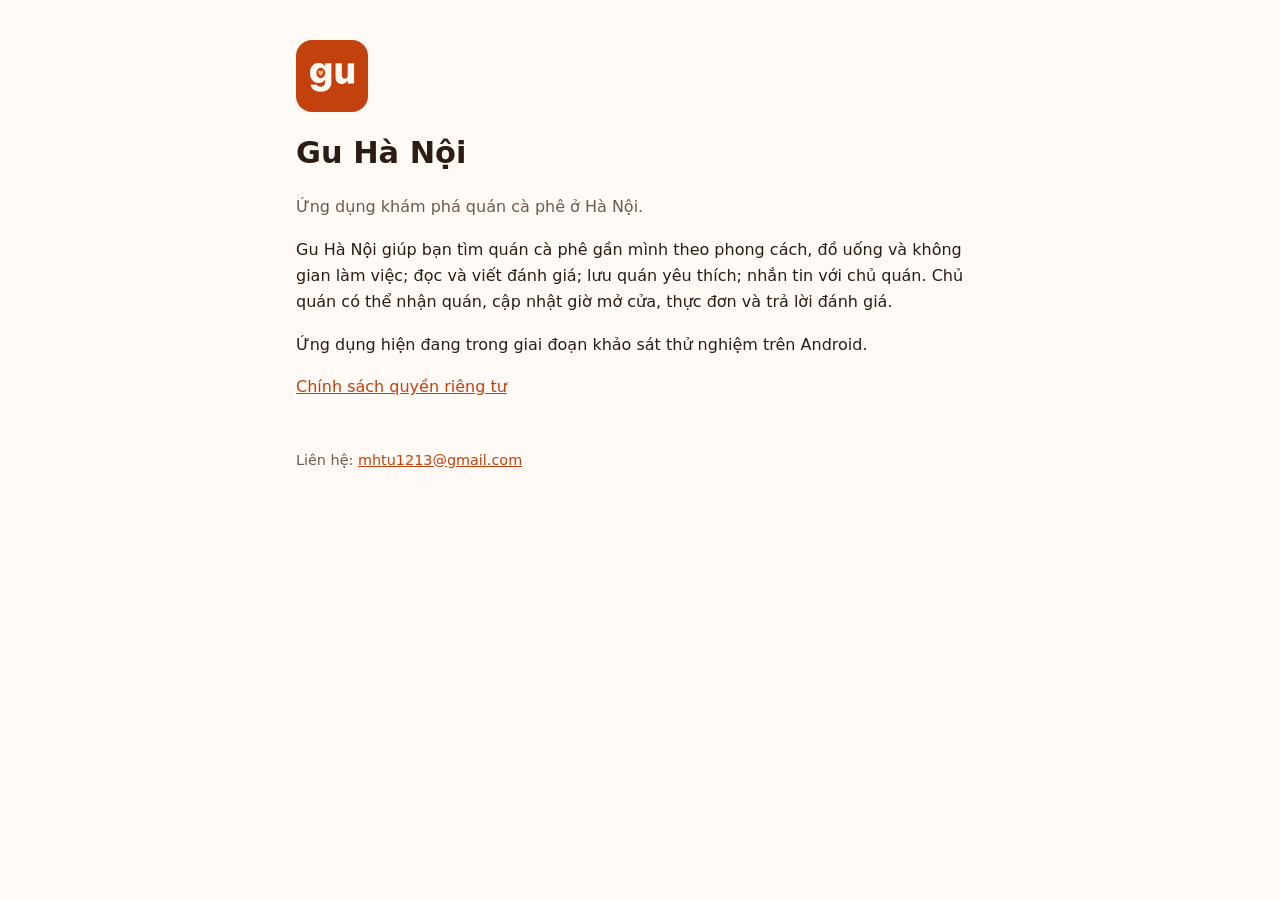
==== index.html @ 3b2c7ad6 "Trang chủ và chính sách quyền riêng tư" ====
<!doctype html>
<html lang="vi">
<head>
<meta charset="utf-8"><meta name="viewport" content="width=device-width,initial-scale=1">
<title>Gu Hà Nội</title>
<meta name="description" content="Gu Hà Nội – ứng dụng khám phá quán cà phê ở Hà Nội.">
<link rel="stylesheet" href="style.css">
</head>
<body><main>
<img class="logo" src="logo.png" alt="Logo Gu Hà Nội">
<h1>Gu Hà Nội</h1>
<p class="muted">Ứng dụng khám phá quán cà phê ở Hà Nội.</p>
<p>Gu Hà Nội giúp bạn tìm quán cà phê gần mình theo phong cách, đồ uống và không gian làm việc; đọc và viết đánh giá; lưu quán yêu thích; nhắn tin với chủ quán. Chủ quán có thể nhận quán, cập nhật giờ mở cửa, thực đơn và trả lời đánh giá.</p>
<p>Ứng dụng hiện đang trong giai đoạn khảo sát thử nghiệm trên Android.</p>
<p><a href="privacy.html">Chính sách quyền riêng tư</a></p>
<footer>Liên hệ: <a href="mailto:mhtu1213@gmail.com">mhtu1213@gmail.com</a></footer>
</main></body>
</html>
---- style.css ----
:root{--bg:#fffaf5;--fg:#2b1d14;--muted:#6b5a4e;--accent:#c2410c}
@media (prefers-color-scheme:dark){:root{--bg:#1c1410;--fg:#f5ece4;--muted:#b9a698;--accent:#fb923c}}
*{box-sizing:border-box}
body{margin:0;background:var(--bg);color:var(--fg);font:16px/1.65 system-ui,-apple-system,"Segoe UI",Roboto,sans-serif}
main{max-width:720px;margin:0 auto;padding:40px 16px 64px}
h1{font-size:1.9rem;margin:0 0 4px}h2{font-size:1.15rem;margin:32px 0 8px}
.muted{color:var(--muted)}a{color:var(--accent)}
.logo{width:72px;height:72px;border-radius:16px;display:block;margin-bottom:16px}
footer{margin-top:48px;font-size:.9rem;color:var(--muted)}
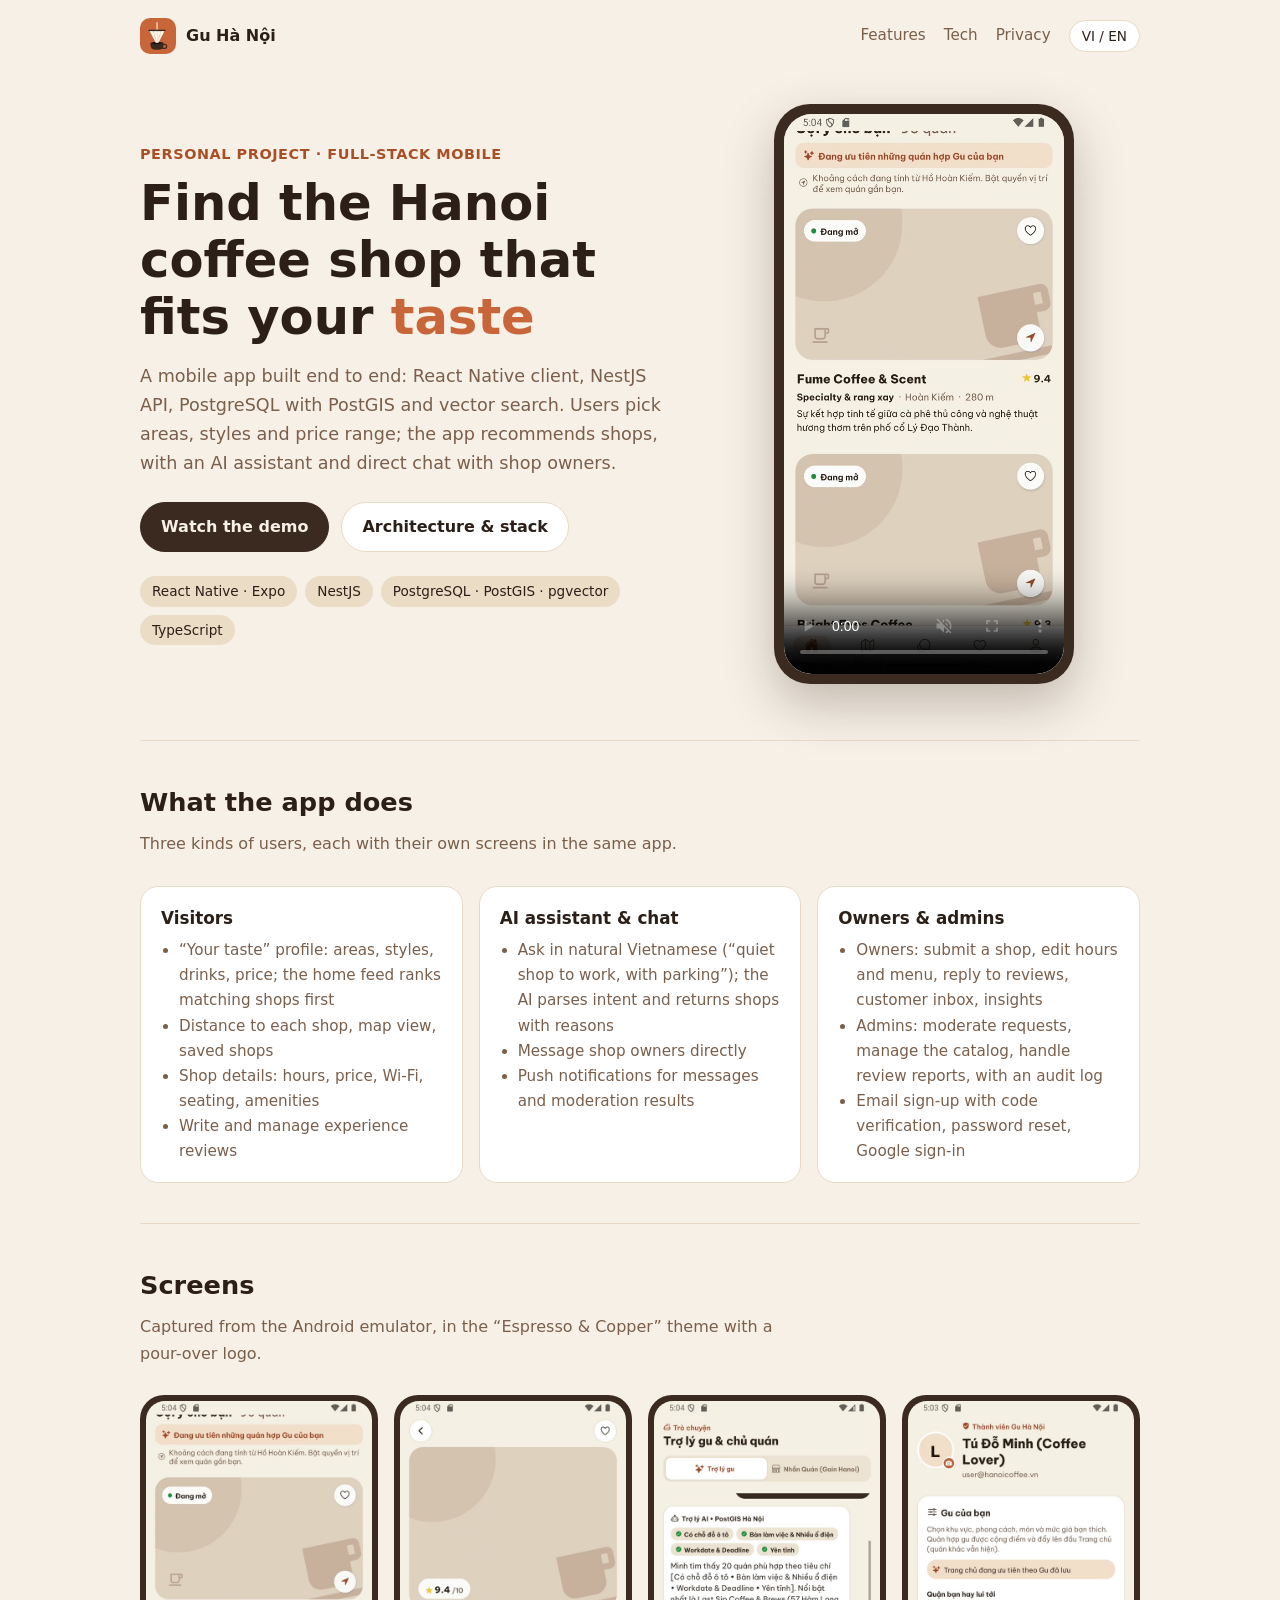
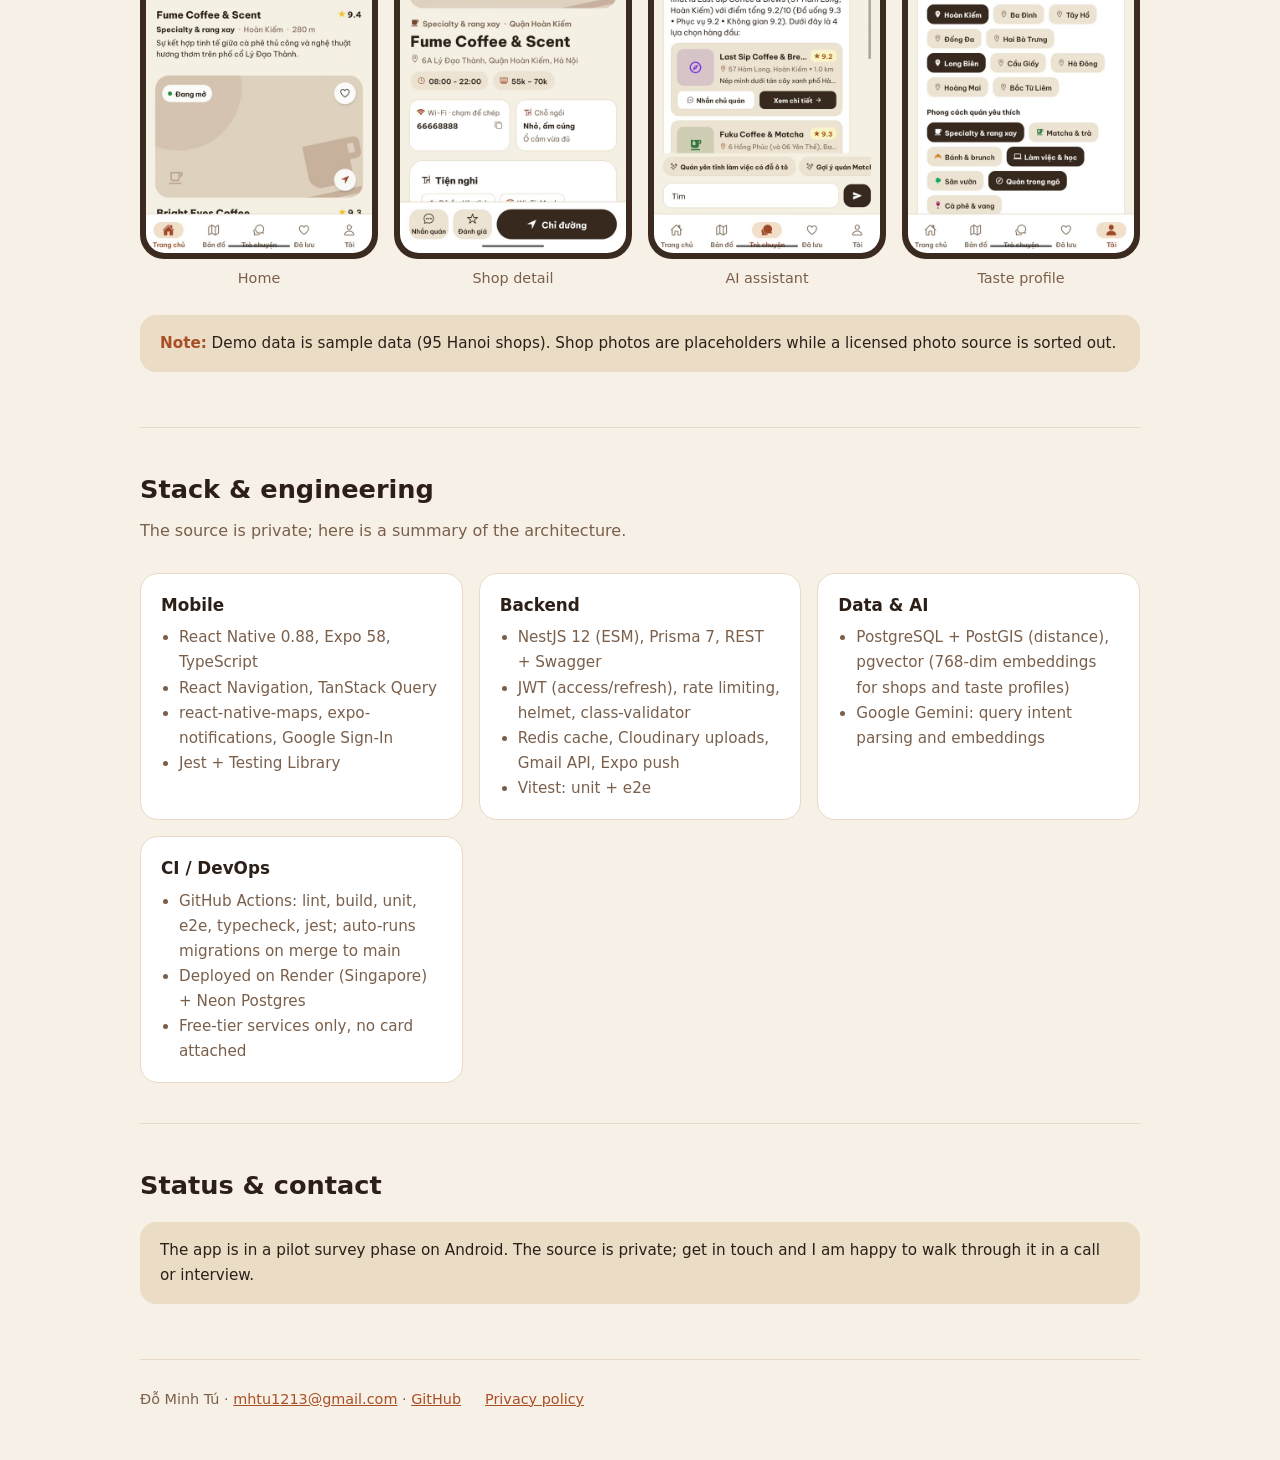
==== commit cb8abdea: "Trang giới thiệu dự án: video demo, tính năng, công nghệ, README Co-Authored-By: Claude Sonnet 5.5 <" ====
--- a/index.html
+++ b/index.html
@@ -1,18 +1,154 @@
 <!doctype html>
-<html lang="vi">
+<html lang="vi" data-lang="vi">
 <head>
 <meta charset="utf-8"><meta name="viewport" content="width=device-width,initial-scale=1">
-<title>Gu Hà Nội</title>
-<meta name="description" content="Gu Hà Nội – ứng dụng khám phá quán cà phê ở Hà Nội.">
-<link rel="stylesheet" href="style.css">
+<title>Gu Hà Nội – ứng dụng khám phá quán cà phê</title>
+<meta name="description" content="Gu Hà Nội: ứng dụng di động (React Native + NestJS) gợi ý quán cà phê ở Hà Nội theo gu cá nhân, có trợ lý AI và công cụ cho chủ quán. Xem video demo và công nghệ sử dụng.">
+<meta property="og:title" content="Gu Hà Nội – ứng dụng khám phá quán cà phê">
+<meta property="og:description" content="Ứng dụng di động full-stack: gợi ý quán theo gu, trợ lý AI, chat với chủ quán, công cụ cho chủ quán và admin.">
+<meta property="og:image" content="https://dotu202.github.io/guhanoi_legal/assets/home.jpg">
+<link rel="icon" href="logo.png">
+<link rel="stylesheet" href="site.css">
+<script>
+try{var s=localStorage.getItem("lang");document.documentElement.dataset.lang=s||((navigator.language||"vi").slice(0,2)==="vi"?"vi":"en")}catch(e){}
+</script>
 </head>
-<body><main>
-<img class="logo" src="logo.png" alt="Logo Gu Hà Nội">
-<h1>Gu Hà Nội</h1>
-<p class="muted">Ứng dụng khám phá quán cà phê ở Hà Nội.</p>
-<p>Gu Hà Nội giúp bạn tìm quán cà phê gần mình theo phong cách, đồ uống và không gian làm việc; đọc và viết đánh giá; lưu quán yêu thích; nhắn tin với chủ quán. Chủ quán có thể nhận quán, cập nhật giờ mở cửa, thực đơn và trả lời đánh giá.</p>
-<p>Ứng dụng hiện đang trong giai đoạn khảo sát thử nghiệm trên Android.</p>
-<p><a href="privacy.html">Chính sách quyền riêng tư</a></p>
-<footer>Liên hệ: <a href="mailto:mhtu1213@gmail.com">mhtu1213@gmail.com</a></footer>
-</main></body>
+<body>
+<div class="wrap">
+
+<nav>
+  <a class="brand" href="#top"><img src="logo.png" alt="Logo Gu Hà Nội"><span>Gu Hà Nội</span></a>
+  <div class="links">
+    <a class="hide-s" href="#features"><span data-l="vi">Tính năng</span><span data-l="en">Features</span></a>
+    <a class="hide-s" href="#tech"><span data-l="vi">Công nghệ</span><span data-l="en">Tech</span></a>
+    <a href="privacy.html"><span data-l="vi">Quyền riêng tư</span><span data-l="en">Privacy</span></a>
+    <button class="lang" id="lang" type="button" aria-label="Language">VI / EN</button>
+  </div>
+</nav>
+
+<header class="hero" id="top">
+  <div>
+    <p class="eyebrow"><span data-l="vi">Dự án cá nhân · Full-stack mobile</span><span data-l="en">Personal project · Full-stack mobile</span></p>
+    <h1><span data-l="vi">Tìm quán cà phê hợp <em style="color:var(--brand);font-style:normal">gu</em> của bạn ở Hà Nội</span><span data-l="en">Find the Hanoi coffee shop that fits your <em style="color:var(--brand);font-style:normal">taste</em></span></h1>
+    <p class="lead">
+      <span data-l="vi">Ứng dụng Android/iOS tự xây từ đầu: app React Native, API NestJS, cơ sở dữ liệu PostgreSQL với PostGIS và vector. Người dùng chọn khu vực, phong cách, mức giá; app gợi ý quán phù hợp, có trợ lý AI và chat trực tiếp với chủ quán.</span>
+      <span data-l="en">A mobile app built end to end: React Native client, NestJS API, PostgreSQL with PostGIS and vector search. Users pick areas, styles and price range; the app recommends shops, with an AI assistant and direct chat with shop owners.</span>
+    </p>
+    <div class="cta">
+      <a class="btn primary" href="#demo"><span data-l="vi">Xem video demo</span><span data-l="en">Watch the demo</span></a>
+      <a class="btn" href="#tech"><span data-l="vi">Kiến trúc &amp; công nghệ</span><span data-l="en">Architecture &amp; stack</span></a>
+    </div>
+    <div class="badges">
+      <span class="badge">React Native · Expo</span><span class="badge">NestJS</span><span class="badge">PostgreSQL · PostGIS · pgvector</span><span class="badge">TypeScript</span>
+    </div>
+  </div>
+  <div class="phone" id="demo">
+    <video controls playsinline muted loop preload="metadata" poster="assets/home.jpg" aria-label="Video demo Gu Hà Nội trên Android emulator">
+      <source src="assets/gu-demo.mp4" type="video/mp4">
+    </video>
+  </div>
+</header>
+
+<section id="features">
+  <h2><span data-l="vi">Ứng dụng làm được gì</span><span data-l="en">What the app does</span></h2>
+  <p class="sub"><span data-l="vi">Ba nhóm người dùng, mỗi nhóm có màn hình riêng trong cùng một app.</span><span data-l="en">Three kinds of users, each with their own screens in the same app.</span></p>
+  <div class="grid">
+    <div class="card"><h3><span data-l="vi">Người dùng</span><span data-l="en">Visitors</span></h3>
+      <ul>
+        <li data-l="vi">Hồ sơ “Gu của bạn”: khu vực, phong cách, đồ uống, mức giá; Trang chủ ưu tiên quán hợp gu</li>
+        <li data-l="en">“Your taste” profile: areas, styles, drinks, price; the home feed ranks matching shops first</li>
+        <li data-l="vi">Khoảng cách tới quán, bản đồ, lưu quán yêu thích</li>
+        <li data-l="en">Distance to each shop, map view, saved shops</li>
+        <li data-l="vi">Chi tiết quán: giờ mở cửa, mức giá, Wi-Fi, chỗ ngồi, tiện nghi</li>
+        <li data-l="en">Shop details: hours, price, Wi-Fi, seating, amenities</li>
+        <li data-l="vi">Viết và quản lý đánh giá trải nghiệm</li>
+        <li data-l="en">Write and manage experience reviews</li>
+      </ul></div>
+    <div class="card"><h3><span data-l="vi">Trợ lý AI &amp; chat</span><span data-l="en">AI assistant &amp; chat</span></h3>
+      <ul>
+        <li data-l="vi">Hỏi bằng tiếng Việt tự nhiên (“quán yên tĩnh làm việc có đồ ô tô”); AI hiểu ý định và trả về danh sách quán kèm lý do</li>
+        <li data-l="en">Ask in natural Vietnamese (“quiet shop to work, with parking”); the AI parses intent and returns shops with reasons</li>
+        <li data-l="vi">Nhắn tin trực tiếp cho chủ quán</li>
+        <li data-l="en">Message shop owners directly</li>
+        <li data-l="vi">Thông báo đẩy khi có tin nhắn hoặc kết quả duyệt quán</li>
+        <li data-l="en">Push notifications for messages and moderation results</li>
+      </ul></div>
+    <div class="card"><h3><span data-l="vi">Chủ quán &amp; admin</span><span data-l="en">Owners &amp; admins</span></h3>
+      <ul>
+        <li data-l="vi">Chủ quán: đăng ký quán, cập nhật giờ mở cửa và thực đơn, trả lời đánh giá, hộp thư khách, thống kê</li>
+        <li data-l="en">Owners: submit a shop, edit hours and menu, reply to reviews, customer inbox, insights</li>
+        <li data-l="vi">Admin: duyệt yêu cầu, quản lý danh mục quán, xử lý báo cáo đánh giá, có nhật ký kiểm toán</li>
+        <li data-l="en">Admins: moderate requests, manage the catalog, handle review reports, with an audit log</li>
+        <li data-l="vi">Đăng ký bằng email có xác minh mã, quên mật khẩu, đăng nhập Google</li>
+        <li data-l="en">Email sign-up with code verification, password reset, Google sign-in</li>
+      </ul></div>
+  </div>
+</section>
+
+<section id="screens">
+  <h2><span data-l="vi">Màn hình</span><span data-l="en">Screens</span></h2>
+  <p class="sub"><span data-l="vi">Ảnh chụp từ Android emulator, giao diện “Espresso &amp; Copper” với logo bình pour-over.</span><span data-l="en">Captured from the Android emulator, in the “Espresso &amp; Copper” theme with a pour-over logo.</span></p>
+  <div class="shots">
+    <figure><div class="phone small"><img src="assets/home.jpg" alt="Trang chủ gợi ý quán" loading="lazy"></div><figcaption><span data-l="vi">Trang chủ</span><span data-l="en">Home</span></figcaption></figure>
+    <figure><div class="phone small"><img src="assets/detail.jpg" alt="Chi tiết quán" loading="lazy"></div><figcaption><span data-l="vi">Chi tiết quán</span><span data-l="en">Shop detail</span></figcaption></figure>
+    <figure><div class="phone small"><img src="assets/chat.jpg" alt="Trợ lý AI" loading="lazy"></div><figcaption><span data-l="vi">Trợ lý AI</span><span data-l="en">AI assistant</span></figcaption></figure>
+    <figure><div class="phone small"><img src="assets/profile.jpg" alt="Hồ sơ Gu của bạn" loading="lazy"></div><figcaption><span data-l="vi">Gu của bạn</span><span data-l="en">Taste profile</span></figcaption></figure>
+  </div>
+  <p class="note" style="margin-top:24px"><strong><span data-l="vi">Lưu ý:</span><span data-l="en">Note:</span></strong>
+    <span data-l="vi">Dữ liệu trong demo là dữ liệu mẫu (95 quán ở Hà Nội). Ảnh quán đang là ảnh giữ chỗ, đang chờ nguồn ảnh hợp lệ.</span>
+    <span data-l="en">Demo data is sample data (95 Hanoi shops). Shop photos are placeholders while a licensed photo source is sorted out.</span></p>
+</section>
+
+<section id="tech">
+  <h2><span data-l="vi">Công nghệ &amp; kỹ thuật</span><span data-l="en">Stack &amp; engineering</span></h2>
+  <p class="sub"><span data-l="vi">Mã nguồn để private; phần dưới là tóm tắt kiến trúc.</span><span data-l="en">The source is private; here is a summary of the architecture.</span></p>
+  <div class="grid two">
+    <div class="card"><h3>Mobile</h3><ul>
+      <li>React Native 0.88, Expo 58, TypeScript</li>
+      <li>React Navigation, TanStack Query</li>
+      <li>react-native-maps, expo-notifications, Google Sign-In</li>
+      <li>Jest + Testing Library</li></ul></div>
+    <div class="card"><h3>Backend</h3><ul>
+      <li>NestJS 12 (ESM), Prisma 7, REST + Swagger</li>
+      <li>JWT (access/refresh), rate limiting, helmet, class-validator</li>
+      <li>Redis cache, Cloudinary uploads, Gmail API, Expo push</li>
+      <li>Vitest: unit + e2e</li></ul></div>
+    <div class="card"><h3><span data-l="vi">Dữ liệu &amp; AI</span><span data-l="en">Data &amp; AI</span></h3><ul>
+      <li data-l="vi">PostgreSQL + PostGIS (khoảng cách), pgvector (embedding 768 chiều cho quán và hồ sơ gu)</li>
+      <li data-l="en">PostgreSQL + PostGIS (distance), pgvector (768-dim embeddings for shops and taste profiles)</li>
+      <li data-l="vi">Google Gemini: phân tích ý định câu hỏi và tạo embedding</li>
+      <li data-l="en">Google Gemini: query intent parsing and embeddings</li></ul></div>
+    <div class="card"><h3>CI / DevOps</h3><ul>
+      <li data-l="vi">GitHub Actions: lint, build, unit, e2e, typecheck, jest; tự chạy migration khi merge vào main</li>
+      <li data-l="en">GitHub Actions: lint, build, unit, e2e, typecheck, jest; auto-runs migrations on merge to main</li>
+      <li data-l="vi">Triển khai Render (Singapore) + Neon Postgres</li>
+      <li data-l="en">Deployed on Render (Singapore) + Neon Postgres</li>
+      <li data-l="vi">Chỉ dùng dịch vụ miễn phí, không cần thẻ</li>
+      <li data-l="en">Free-tier services only, no card attached</li></ul></div>
+  </div>
+</section>
+
+<section id="status">
+  <h2><span data-l="vi">Trạng thái &amp; liên hệ</span><span data-l="en">Status &amp; contact</span></h2>
+  <p class="note">
+    <span data-l="vi">Ứng dụng đang trong giai đoạn khảo sát thử nghiệm trên Android. Mã nguồn đang để private; bạn có thể liên hệ để xem cùng nhau trong buổi trao đổi hoặc phỏng vấn.</span>
+    <span data-l="en">The app is in a pilot survey phase on Android. The source is private; get in touch and I am happy to walk through it in a call or interview.</span>
+  </p>
+</section>
+
+</div>
+<div class="wrap">
+<footer>
+  <span>Đỗ Minh Tú · <a href="mailto:mhtu1213@gmail.com">mhtu1213@gmail.com</a> · <a href="https://github.com/DoTu202">GitHub</a></span>
+  <a href="privacy.html"><span data-l="vi">Chính sách quyền riêng tư</span><span data-l="en">Privacy policy</span></a>
+</footer>
+</div>
+<script>
+document.getElementById("lang").addEventListener("click",function(){
+  var d=document.documentElement,n=d.dataset.lang==="vi"?"en":"vi";
+  d.dataset.lang=n;d.lang=n;try{localStorage.setItem("lang",n)}catch(e){}
+});
+document.documentElement.lang=document.documentElement.dataset.lang;
+</script>
+</body>
 </html>
--- a/site.css
+++ b/site.css
@@ -0,0 +1,45 @@
+:root{--bg:#f7f0e6;--card:#fff;--fg:#2b1f18;--muted:#7a5f4b;--accent:#a94f26;--brand:#c8663a;--soft:#ebdcc6;--border:#e8dac6;--dark:#3b2a20}
+@media (prefers-color-scheme:dark){:root{--bg:#1e140f;--card:#2b1f18;--fg:#f7f0e6;--muted:#c4ad98;--accent:#e08a5c;--brand:#e08a5c;--soft:#3b2a20;--border:#3b2a20;--dark:#f7f0e6}}
+*{box-sizing:border-box}
+html{scroll-behavior:smooth}
+body{margin:0;background:var(--bg);color:var(--fg);font:16px/1.65 system-ui,-apple-system,"Segoe UI",Roboto,sans-serif}
+a{color:var(--accent)}
+.wrap{max-width:1040px;margin:0 auto;padding:0 20px}
+nav{display:flex;align-items:center;gap:16px;padding:18px 0}
+nav .brand{display:flex;align-items:center;gap:10px;font-weight:700;color:var(--fg);text-decoration:none}
+nav .brand img{width:36px;height:36px;border-radius:10px}
+nav .links{margin-left:auto;display:flex;gap:18px;align-items:center;font-size:.95rem}
+nav .links a{text-decoration:none;color:var(--muted)}
+nav .links a:hover{color:var(--accent)}
+.lang{border:1px solid var(--border);background:var(--card);color:var(--fg);border-radius:999px;padding:4px 12px;font:inherit;font-size:.85rem;cursor:pointer}
+.hero{display:grid;grid-template-columns:1.1fr .9fr;gap:40px;align-items:center;padding:32px 0 56px}
+.eyebrow{color:var(--accent);font-weight:600;font-size:.9rem;letter-spacing:.04em;text-transform:uppercase;margin:0 0 8px}
+h1{font-size:clamp(2rem,5vw,3.1rem);line-height:1.15;margin:0 0 16px}
+.lead{font-size:1.1rem;color:var(--muted);margin:0 0 24px;max-width:34em}
+.cta{display:flex;flex-wrap:wrap;gap:12px}
+.btn{display:inline-block;padding:11px 20px;border-radius:999px;font-weight:600;text-decoration:none;border:1px solid var(--border);color:var(--fg);background:var(--card)}
+.btn.primary{background:var(--dark);color:var(--bg);border-color:var(--dark)}
+.badges{display:flex;flex-wrap:wrap;gap:8px;margin-top:24px}
+.badge{background:var(--soft);color:var(--fg);border-radius:999px;padding:4px 12px;font-size:.85rem}
+.phone{justify-self:center;width:min(100%,300px);border-radius:36px;padding:10px;background:var(--dark);box-shadow:0 20px 50px rgba(59,42,32,.28)}
+.phone video,.phone img{display:block;width:100%;border-radius:28px;background:var(--soft)}
+.phone.small{width:100%;padding:6px;border-radius:24px;box-shadow:none}
+.phone.small img{border-radius:19px}
+section{padding:40px 0;border-top:1px solid var(--border)}
+h2{font-size:1.6rem;margin:0 0 8px}
+.sub{color:var(--muted);margin:0 0 28px;max-width:40em}
+.grid{display:grid;grid-template-columns:repeat(auto-fit,minmax(240px,1fr));gap:16px}
+.card{background:var(--card);border:1px solid var(--border);border-radius:18px;padding:18px 20px}
+.card h3{margin:0 0 6px;font-size:1.05rem}
+.card p,.card ul{margin:0;color:var(--muted);font-size:.95rem}
+.card ul{padding-left:18px}
+.shots{display:grid;grid-template-columns:repeat(auto-fit,minmax(180px,1fr));gap:16px}
+.shots figure{margin:0}
+.shots figcaption{margin-top:8px;text-align:center;color:var(--muted);font-size:.9rem}
+.note{background:var(--soft);border-radius:16px;padding:16px 20px;color:var(--fg);font-size:.95rem}
+.note strong{color:var(--accent)}
+footer{border-top:1px solid var(--border);padding:28px 0 48px;color:var(--muted);font-size:.9rem;display:flex;flex-wrap:wrap;gap:8px 24px}
+[data-l]{display:none}
+html[data-lang="vi"] [data-l="vi"],html[data-lang="en"] [data-l="en"]{display:revert}
+@media (max-width:760px){.hero{grid-template-columns:1fr;gap:28px}nav .links a.hide-s{display:none}}
+.grid.two{grid-template-columns:repeat(auto-fit,minmax(min(100%,320px),1fr))}
